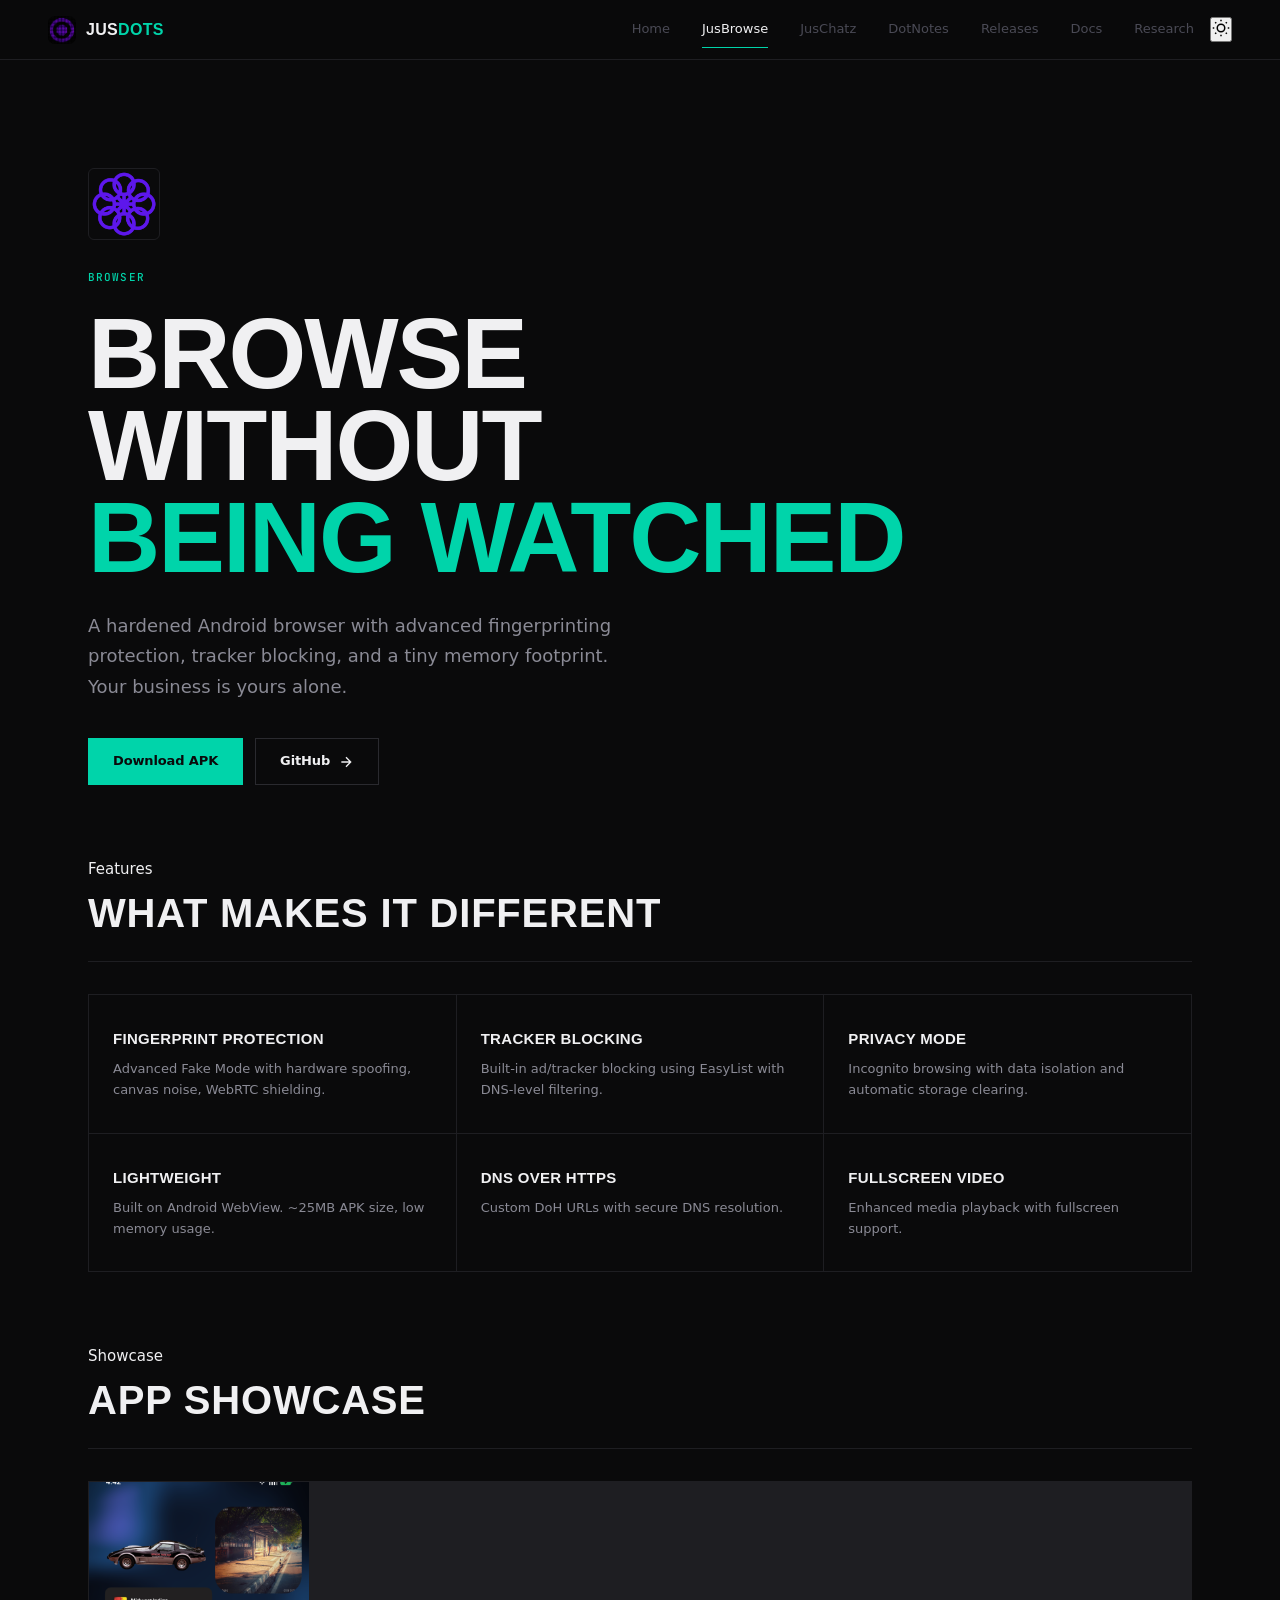
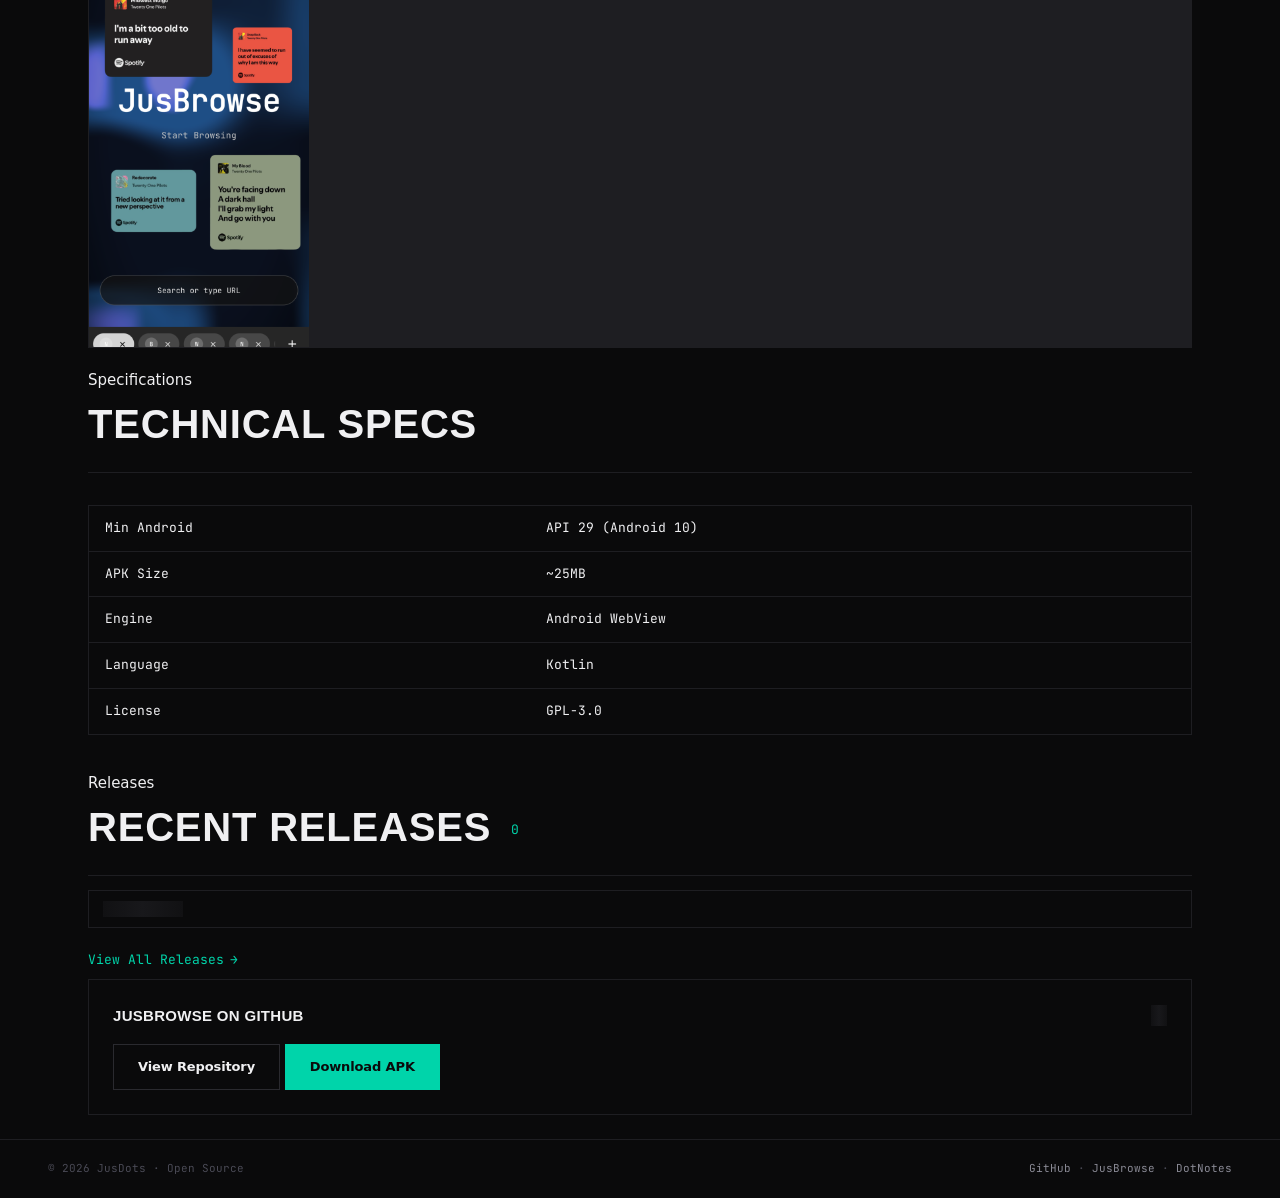
==== browse.html @ 3270ba21 "Redesign to editorial magazine aesthetic - Oswald condensed display type for headings - Dark near-bl" ====
<!DOCTYPE html>
<html lang="en">

<head>
  <meta charset="UTF-8" />
  <meta name="viewport" content="width=device-width,initial-scale=1" />
  <title>JusBrowse | Privacy-First Browser - JusDots</title>
  <meta name="description"
    content="JusBrowse - Privacy-first Android browser with fingerprint protection, tracker blocking, and minimal memory footprint." />
  <meta name="author" content="JusDots" />
  <meta name="theme-color" content="#ffffff" />

  <meta property="og:type" content="website" />
  <meta property="og:url" content="https://shubh72010.github.io/JusDots-Dev/browse.html" />
  <meta property="og:title" content="JusBrowse | Privacy-First Browser" />
  <meta property="og:description" content="Privacy-first Android browser with advanced fingerprinting protection and tracker blocking." />

  <link rel="preconnect" href="https://fonts.googleapis.com">
  <link rel="preconnect" href="https://fonts.gstatic.com" crossorigin>
  <link rel="stylesheet"
    href="https://fonts.googleapis.com/css2?family=JetBrains+Mono:wght@400;500&family=Inter:wght@400;500;600;700&display=swap">
  <link rel="icon" href="JusDots.png" type="image/png">
  <link rel="apple-touch-icon" href="JusDots.png">
  <link rel="stylesheet" href="css/styles.css">
</head>

<body>
  <a href="#main-content" class="skip-link">Skip to main content</a>

  <nav role="navigation" aria-label="Main navigation">
    <button class="nav-toggle" aria-label="Toggle navigation menu" aria-expanded="false">
      <span></span><span></span><span></span>
    </button>
    <a href="index.html" class="logo">
      <img src="JusDots.png" alt="JusDots" class="logo-img"
        onerror="this.style.display='none';this.nextElementSibling.style.display='flex'">
      <div class="logo-ic" style="display:none">JD</div>
      <div class="logo-tx">Jus<span>Dots</span></div>
    </a>
    <div class="nav-links" role="menubar">
      <a href="index.html" role="menuitem">Home</a>
      <a href="browse.html" class="active" role="menuitem">JusBrowse</a>
      <a href="chat.html" role="menuitem">JusChatz</a>
      <a href="notes.html" role="menuitem">DotNotes</a>
      <a href="releases.html" role="menuitem">Releases</a>
      <a href="docs.html" role="menuitem">Docs</a>
      <a href="research.html" role="menuitem">Research</a>
    </div>
      <button class="theme-toggle" id="theme-toggle" aria-label="Toggle dark mode">
        <svg class="sun-icon" width="18" height="18" fill="none" stroke="currentColor" stroke-width="2" viewBox="0 0 24 24">
          <circle cx="12" cy="12" r="5"/><path d="M12 1v2M12 21v2M4.22 4.22l1.42 1.42M18.36 18.36l1.42 1.42M1 12h2M21 12h2M4.22 19.78l1.42-1.42M18.36 5.64l1.42-1.42"/>
        </svg>
        <svg class="moon-icon" width="18" height="18" fill="none" stroke="currentColor" stroke-width="2" viewBox="0 0 24 24" style="display:none">
          <path d="M21 12.79A9 9 0 1 1 11.21 3 7 7 0 0 0 21 12.79z"/>
        </svg>
      </button>
  </nav>

  <div class="layout">
    <main id="main-content" role="main">
      <div class="hero">
        <img src="JusBrowse.png" alt="JusBrowse" class="hero-logo" onerror="this.style.display='none'">
        <div class="htag">Browser</div>
        <h1>Browse without<br/><span>being watched</span></h1>
        <p>A hardened Android browser with advanced fingerprinting protection, tracker blocking, and a tiny memory footprint. Your business is yours alone.</p>
        <div class="hbtns">
          <a class="btn bp" href="https://github.com/shubh72010/JusBrowse/releases" target="_blank">Download APK</a>
          <a class="btn bs" href="https://github.com/shubh72010/JusBrowse" target="_blank">
            GitHub
            <svg class="arrow" width="16" height="16" fill="none" stroke="currentColor" stroke-width="2" viewBox="0 0 24 24"><path d="M5 12h14M12 5l7 7-7 7"/></svg>
          </a>
        </div>
      </div>

      <div class="stitle-mono">Features</div>
      <div class="stitle">What makes it different</div>
      <div class="features">
        <div class="feat">
          <h3>Fingerprint Protection</h3>
          <p>Advanced Fake Mode with hardware spoofing, canvas noise, WebRTC shielding.</p>
        </div>
        <div class="feat">
          <h3>Tracker Blocking</h3>
          <p>Built-in ad/tracker blocking using EasyList with DNS-level filtering.</p>
        </div>
        <div class="feat">
          <h3>Privacy Mode</h3>
          <p>Incognito browsing with data isolation and automatic storage clearing.</p>
        </div>
        <div class="feat">
          <h3>Lightweight</h3>
          <p>Built on Android WebView. ~25MB APK size, low memory usage.</p>
        </div>
        <div class="feat">
          <h3>DNS over HTTPS</h3>
          <p>Custom DoH URLs with secure DNS resolution.</p>
        </div>
        <div class="feat">
          <h3>Fullscreen Video</h3>
          <p>Enhanced media playback with fullscreen support.</p>
        </div>
      </div>

      <div class="stitle-mono">Showcase</div>
      <div class="stitle">App Showcase</div>
      <div class="screenshot-gallery">
        <div class="screenshot-item">
          <img src="assets/JusBrowse.png" alt="JusBrowse Screenshot">
        </div>
      </div>

      <div class="stitle-mono">Specifications</div>
      <div class="stitle">Technical Specs</div>
      <table class="ct">
        <tbody>
          <tr>
            <td style="width:40%">Min Android</td>
            <td>API 29 (Android 10)</td>
          </tr>
          <tr>
            <td>APK Size</td>
            <td>~25MB</td>
          </tr>
          <tr>
            <td>Engine</td>
            <td>Android WebView</td>
          </tr>
          <tr>
            <td>Language</td>
            <td>Kotlin</td>
          </tr>
          <tr>
            <td>License</td>
            <td>GPL-3.0</td>
          </tr>
        </tbody>
      </table>

      <div class="app-releases">
        <div class="stitle-mono">Releases</div>
        <div class="stitle">Recent Releases <span class="release-count" id="count-browse">--</span></div>
        <div class="release-mini-list" id="releases-browse">
          <div class="release-mini">
            <div class="meta"><span class="version skeleton" style="width:80px;display:inline-block;height:16px">Loading...</span></div>
          </div>
        </div>
        <a class="view-all" href="releases.html">View All Releases</a>
      </div>

      <div class="github-widget">
        <div class="github-widget-header">
          <h3>JusBrowse on GitHub</h3>
          <span class="github-stars skeleton" id="stars-widget-browse">--</span>
        </div>
        <a class="btn bs" href="https://github.com/shubh72010/JusBrowse" target="_blank">View Repository</a>
        <a class="btn bp" id="download-widget-browse" href="https://github.com/shubh72010/JusBrowse/releases" target="_blank">Download APK</a>
      </div>
    </main>
  </div>

  <footer role="contentinfo">
    <span>&copy; 2026 JusDots &middot; Open Source</span>
    <span><a href="https://github.com/shubh72010" target="_blank">GitHub</a> &middot;
      <a href="https://github.com/shubh72010/JusBrowse/releases" target="_blank">JusBrowse</a> &middot;
      <a href="https://github.com/shubh72010/DotNotes" target="_blank">DotNotes</a></span>
  </footer>

  <script src="js/main.js"></script>
</body>

</html>
---- css/styles.css ----
/* ============================================
   JusDots — Editorial Design System
   Inspired by charlesleclerc.com
   Dark magazine aesthetic
   ============================================ */

:root {
  --bg: #0a0a0b;
  --bg-raised: #111113;
  --bg-surface: #18181b;
  --border: #1e1e22;
  --border-strong: #2a2a2f;
  --ac: #00d4aa;
  --ac-dim: rgba(0, 212, 170, 0.08);
  --ac-mid: rgba(0, 212, 170, 0.18);
  --ink: #f0f0f2;
  --ink-2: #8a8a95;
  --ink-3: #4a4a55;
  --ink-4: #2a2a30;
  --browse: #00d4aa;
  --chat: #34d399;
  --notes: #fbbf24;
  --nh: 60px;
  --maxw: 1200px;
  --gutter: 24px;
  --font-display: 'Oswald', 'Arial Narrow', sans-serif;
  --font-body: -apple-system, BlinkMacSystemFont, 'Segoe UI', system-ui, sans-serif;
  --font-mono: 'JetBrains Mono', 'SF Mono', 'Fira Code', monospace;
  --text-xs: 11px;
  --text-sm: 13px;
  --text-base: 15px;
  --text-lg: 18px;
  --text-xl: 24px;
  --text-2xl: 32px;
  --text-3xl: 40px;
  --text-4xl: 56px;
  --text-display: 72px;
  --text-display-xl: 100px;
}

*, *::before, *::after { box-sizing: border-box; margin: 0; padding: 0; }
html { scroll-behavior: smooth; }
body {
  background: var(--bg);
  color: var(--ink);
  font-family: var(--font-body);
  font-size: var(--text-base);
  min-height: 100dvh;
  line-height: 1.6;
  -webkit-font-smoothing: antialiased;
  overflow-x: hidden;
}
a { color: inherit; text-decoration: none; }
img { display: block; max-width: 100%; }

.skip-link {
  position: absolute;
  top: -100px;
  left: 0;
  background: var(--ac);
  color: var(--bg);
  padding: 8px 16px;
  font-weight: 600;
  font-family: var(--font-mono);
  font-size: var(--text-sm);
  z-index: 10000;
  transition: top 0.15s;
}
.skip-link:focus { top: 0; }

/* NAV */
nav {
  position: fixed;
  top: 0; left: 0; right: 0;
  height: var(--nh);
  background: rgba(10, 10, 11, 0.92);
  backdrop-filter: blur(12px);
  -webkit-backdrop-filter: blur(12px);
  border-bottom: 1px solid var(--border);
  display: flex;
  align-items: center;
  padding: 0 clamp(20px, 4vw, 48px);
  z-index: 1000;
}
.nav-toggle {
  display: none;
  flex-direction: column;
  gap: 5px;
  cursor: pointer;
  padding: 8px;
  background: transparent;
  border: none;
}
.nav-toggle span {
  display: block;
  width: 22px; height: 1.5px;
  background: var(--ink-2);
  transition: all 0.25s cubic-bezier(0.16, 1, 0.3, 1);
}
.nav-toggle.active span:nth-child(1) { transform: rotate(45deg) translate(4px, 5px); }
.nav-toggle.active span:nth-child(2) { opacity: 0; }
.nav-toggle.active span:nth-child(3) { transform: rotate(-45deg) translate(5px, -4px); }

.logo { display: flex; align-items: center; gap: 10px; flex-shrink: 0; }
.logo-img { width: 28px; height: 28px; border-radius: 4px; object-fit: contain; }
.logo-ic {
  width: 28px; height: 28px; border-radius: 4px;
  background: var(--ac);
  display: flex; align-items: center; justify-content: center;
  font-weight: 800; font-size: 11px; font-family: var(--font-mono); color: var(--bg);
}
.logo-tx {
  font-size: 16px; font-weight: 700;
  font-family: var(--font-display);
  letter-spacing: 0.02em; text-transform: uppercase;
}
.logo-tx span { color: var(--ac); }

.nav-search { position: relative; margin: 0 16px; flex: 1; max-width: 220px; }
.nav-search input {
  width: 100%; padding: 7px 14px;
  background: var(--bg-raised); border: 1px solid var(--border);
  color: var(--ink); font-size: var(--text-sm); font-family: var(--font-mono);
  transition: border-color 0.2s;
}
.nav-search input:focus { outline: none; border-color: var(--ac); }
.nav-search input::placeholder { color: var(--ink-3); }
.nav-search-results {
  position: absolute; top: calc(100% + 6px); left: 0; right: 0;
  background: var(--bg-surface); border: 1px solid var(--border);
  max-height: 260px; overflow-y: auto; display: none; z-index: 1000;
}
.nav-search-results.active { display: block; }
.nav-search-result {
  padding: 10px 14px; cursor: pointer;
  border-bottom: 1px solid var(--border); transition: background 0.1s; font-size: var(--text-sm);
}
.nav-search-result:last-child { border: none; }
.nav-search-result:hover { background: var(--ac-dim); }
.nav-search-result-title { font-weight: 600; color: var(--ink); }
.nav-search-result-desc { color: var(--ink-3); font-size: var(--text-xs); margin-top: 2px; }

.nav-links { display: flex; gap: 0; flex: 1; align-items: center; justify-content: flex-end; }
.nav-links > a {
  color: var(--ink-3); font-size: var(--text-sm); font-weight: 500;
  padding: 6px 16px; transition: color 0.2s; cursor: pointer;
  white-space: nowrap; position: relative; font-family: var(--font-body);
}
.nav-links > a::after {
  content: ''; position: absolute; bottom: -2px; left: 16px; right: 16px;
  height: 1px; background: var(--ac); transform: scaleX(0);
  transition: transform 0.2s cubic-bezier(0.16, 1, 0.3, 1);
}
.nav-links > a:hover { color: var(--ink); }
.nav-links > a.active { color: var(--ink); }
.nav-links > a.active::after { transform: scaleX(1); }

.nav-dropdown { position: relative; }
.nav-dropdown-toggle {
  color: var(--ink-3); font-size: var(--text-sm); font-weight: 500;
  padding: 6px 16px; transition: color 0.2s; cursor: pointer;
  display: flex; align-items: center; gap: 6px; position: relative;
}
.nav-dropdown-toggle::after {
  content: ''; position: absolute; bottom: -2px; left: 16px; right: 16px;
  height: 1px; background: var(--ac); transform: scaleX(0); transition: transform 0.2s;
}
.nav-dropdown:hover .nav-dropdown-toggle { color: var(--ink); }
.nav-dropdown:hover .nav-dropdown-toggle::after { transform: scaleX(1); }
.nav-dropdown-menu {
  position: absolute; top: calc(100% + 6px); left: 0;
  background: var(--bg-surface); border: 1px solid var(--border);
  padding: 4px; min-width: 160px; display: none; z-index: 1000;
}
.nav-dropdown:hover .nav-dropdown-menu { display: block; }
.nav-dropdown-menu a {
  display: flex; align-items: center; gap: 8px; padding: 8px 14px;
  color: var(--ink-2); font-size: var(--text-sm); transition: all 0.1s; cursor: pointer;
}
.nav-dropdown-menu a:hover { background: var(--ac-dim); color: var(--ink); }

/* LAYOUT */
.layout { padding-top: var(--nh); min-height: 100vh; }
main { flex: 1; max-width: var(--maxw); margin: 0 auto; padding: 0 clamp(20px, 4vw, 48px); }
.page { display: none; }
.page.active { display: block; }

/* SEARCH */
.search-box { margin-bottom: 40px; position: relative; }
.search-box input {
  width: 100%; padding: 12px 16px 12px 40px;
  background: var(--bg-raised); border: 1px solid var(--border); border-radius: 0;
  color: var(--ink); font-size: var(--text-base); font-family: var(--font-mono);
  transition: border-color 0.2s;
}
.search-box input:focus { outline: none; border-color: var(--ac); }
.search-box input::placeholder { color: var(--ink-3); }
.search-box::before {
  content: ''; position: absolute; left: 14px; top: 50%; transform: translateY(-50%);
  width: 14px; height: 14px;
  background: url("data:image/svg+xml,%3Csvg xmlns='http://www.w3.org/2000/svg' fill='none' viewBox='0 0 24 24' stroke='%23555'%3E%3Cpath stroke-linecap='round' stroke-linejoin='round' stroke-width='1.5' d='M21 21l-6-6m2-5a7 7 0%2011-14 0 7 7 0%200114 0z'/%3E%3C/svg%3E") center/contain no-repeat;
}
.search-box::after {
  content: '/'; position: absolute; right: 14px; top: 50%; transform: translateY(-50%);
  font-size: 11px; color: var(--ink-3); font-family: var(--font-mono);
  border: 1px solid var(--border); padding: 2px 6px;
}
.search-results {
  position: absolute; top: calc(100% + 4px); left: 0; right: 0;
  background: var(--bg-surface); border: 1px solid var(--border);
  max-height: 300px; overflow-y: auto; display: none; z-index: 100;
}
.search-results.active { display: block; }
.search-result { padding: 10px 14px; cursor: pointer; transition: background 0.1s; border-bottom: 1px solid var(--border); }
.search-result:last-child { border: none; }
.search-result:hover { background: var(--ac-dim); }
.search-result-title { font-weight: 600; color: var(--ink); font-size: var(--text-sm); display: flex; align-items: center; justify-content: space-between; }
.search-result-desc { color: var(--ink-3); font-size: var(--text-xs); margin-top: 2px; }
.search-result .badge { font-size: 10px; padding: 2px 6px; background: var(--ac-dim); color: var(--ac); font-family: var(--font-mono); }
mark { background: var(--ac-mid); color: var(--ink); padding: 0 2px; }
.search-result-empty { padding: 20px; text-align: center; color: var(--ink-3); font-size: var(--text-sm); }

/* HERO */
.hero { padding: clamp(60px, 12vh, 120px) 0 clamp(40px, 8vh, 80px); position: relative; }
.htag {
  display: inline-flex; align-items: center; gap: 8px;
  font-family: var(--font-mono); font-size: var(--text-xs); font-weight: 500;
  color: var(--ac); margin-bottom: 20px; letter-spacing: 0.1em; text-transform: uppercase;
}
.hero h1 {
  font-family: var(--font-display);
  font-size: clamp(48px, 10vw, var(--text-display-xl));
  font-weight: 700; line-height: 0.92; letter-spacing: -0.02em;
  text-transform: uppercase; margin-bottom: 28px; max-width: 900px; text-wrap: balance;
}
.hero h1 span { color: var(--ac); }
.hero-logo { width: 72px; height: 72px; border-radius: 6px; object-fit: contain; margin-bottom: 24px; border: 1px solid var(--border); }
.hero p { color: var(--ink-2); font-size: clamp(16px, 2vw, var(--text-lg)); max-width: 560px; line-height: 1.7; margin-bottom: 36px; }
.hbtns { display: flex; gap: 12px; flex-wrap: wrap; }

/* BUTTONS */
.btn {
  padding: 12px 24px; border-radius: 0; font-size: var(--text-sm); font-weight: 600;
  font-family: var(--font-body); cursor: pointer; border: 1px solid transparent;
  transition: all 0.2s cubic-bezier(0.16, 1, 0.3, 1);
  display: inline-flex; align-items: center; gap: 8px; letter-spacing: -0.01em;
}
.btn:active { transform: translate(1px, 1px); }
.btn:focus-visible { outline: 2px solid var(--ac); outline-offset: 2px; }
.bp { background: var(--ac); color: var(--bg); border-color: var(--ac); }
.bp:hover { background: #00e6b8; border-color: #00e6b8; }
.bs { background: transparent; color: var(--ink); border-color: var(--border-strong); }
.bs:hover { border-color: var(--ink-3); }
.br { background: var(--ac-dim); color: var(--ac); border-color: var(--ac-mid); }
.br:hover { background: var(--ac-mid); }

/* SECTION TITLE */
.stitle {
  font-family: var(--font-display);
  font-size: clamp(28px, 4vw, var(--text-3xl));
  font-weight: 600; text-transform: uppercase; letter-spacing: 0.02em;
  margin-bottom: 32px; padding-bottom: 16px; border-bottom: 1px solid var(--border);
}
.stitle span { color: var(--ac); }

/* APP CARDS */
.app-grid { display: grid; grid-template-columns: repeat(3, 1fr); gap: 1px; margin-bottom: 72px; background: var(--border); border: 1px solid var(--border); }
.app-card { background: var(--bg); padding: 36px 28px; position: relative; transition: background 0.2s; }
.app-card:hover { background: var(--bg-raised); }
.app-icon { width: 48px; height: 48px; display: flex; align-items: center; justify-content: center; margin-bottom: 20px; border: 1px solid var(--border); }
.app-icon.browse { background: rgba(0, 212, 170, 0.06); }
.app-icon.chat { background: rgba(52, 211, 153, 0.06); }
.app-icon.notes { background: rgba(251, 191, 36, 0.06); }
.app-icon-img { width: 48px; height: 48px; border-radius: 6px; object-fit: contain; margin-bottom: 20px; border: 1px solid var(--border); }
.app-card h3 { font-family: var(--font-display); font-size: var(--text-xl); font-weight: 600; text-transform: uppercase; letter-spacing: 0.02em; margin-bottom: 8px; }
.app-card .tag { display: inline-block; padding: 3px 10px; font-size: 10px; font-weight: 600; font-family: var(--font-mono); margin-bottom: 16px; letter-spacing: 0.05em; text-transform: uppercase; }
.app-card .tag.privacy { color: var(--browse); border: 1px solid rgba(0, 212, 170, 0.3); }
.app-card .tag.chat { color: var(--chat); border: 1px solid rgba(52, 211, 153, 0.3); }
.app-card .tag.notes { color: var(--notes); border: 1px solid rgba(251, 191, 36, 0.3); }
.app-card p { color: var(--ink-2); font-size: var(--text-sm); line-height: 1.7; margin-bottom: 20px; }
.app-card .stats { display: flex; gap: 0; margin-bottom: 20px; border-top: 1px solid var(--border); border-bottom: 1px solid var(--border); }
.app-card .stat { text-align: center; flex: 1; padding: 14px 0; border-right: 1px solid var(--border); }
.app-card .stat:last-child { border-right: none; }
.app-card .stat-n { display: block; font-size: var(--text-lg); font-weight: 700; font-family: var(--font-mono); font-variant-numeric: tabular-nums; color: var(--ink); }
.app-card .stat-l { font-size: 10px; color: var(--ink-3); text-transform: uppercase; letter-spacing: 0.1em; font-family: var(--font-mono); margin-top: 2px; }
.app-card .actions { display: flex; gap: 8px; }
.app-card .actions .btn { padding: 8px 16px; font-size: var(--text-xs); }

/* BENTO */
.bento { display: grid; grid-template-columns: repeat(3, 1fr); gap: 1px; margin-bottom: 72px; background: var(--border); border: 1px solid var(--border); }
.bento-cell { background: var(--bg); padding: 36px 28px; position: relative; transition: background 0.2s; }
.bento-cell:hover { background: var(--bg-raised); }
.bento-cell.featured { grid-column: span 2; }
.bento-icon { width: 40px; height: 40px; display: flex; align-items: center; justify-content: center; margin-bottom: 18px; }
.bento-icon svg { width: 22px; height: 22px; stroke: currentColor; fill: none; stroke-width: 1.5; stroke-linecap: round; stroke-linejoin: round; }
.bento-icon.teal { color: var(--ac); }
.bento-icon.green { color: #34d399; }
.bento-icon.amber { color: #fbbf24; }
.bento-icon.rose { color: #f87171; }
.bento-icon.blue { color: #60a5fa; }
.bento-cell h3 { font-family: var(--font-display); font-size: var(--text-lg); font-weight: 600; text-transform: uppercase; letter-spacing: 0.02em; margin-bottom: 10px; }
.bento-cell p { color: var(--ink-2); font-size: var(--text-sm); line-height: 1.7; }

/* FEATURES */
.features { display: grid; grid-template-columns: repeat(3, 1fr); gap: 1px; margin-bottom: 72px; background: var(--border); border: 1px solid var(--border); }
.feat { background: var(--bg); padding: 32px 24px; transition: background 0.2s; }
.feat:hover { background: var(--bg-raised); }
.feat-i { display: block; font-size: 24px; margin-bottom: 16px; color: var(--ac); }
.feat h3 { font-family: var(--font-display); font-size: var(--text-base); font-weight: 600; text-transform: uppercase; letter-spacing: 0.02em; margin-bottom: 8px; }
.feat p { color: var(--ink-2); font-size: var(--text-sm); line-height: 1.6; }

/* CTA */
.cta-section { margin-top: 16px; }
.cta-card { border: 1px solid var(--border); padding: 48px 40px; display: flex; justify-content: space-between; align-items: center; gap: 32px; background: var(--bg-raised); }
.cta-content { flex: 1; max-width: 480px; }
.cta-content h3 { font-family: var(--font-display); font-size: var(--text-2xl); font-weight: 600; text-transform: uppercase; letter-spacing: 0.02em; margin-bottom: 10px; }
.cta-content p { color: var(--ink-2); font-size: var(--text-base); line-height: 1.7; }
.cta-actions { display: flex; gap: 12px; flex-shrink: 0; }

/* DOCS */
.docs-grid { display: grid; grid-template-columns: repeat(2, 1fr); gap: 1px; margin-bottom: 32px; background: var(--border); border: 1px solid var(--border); }
.docs-card { background: var(--bg); padding: 24px; }
.docs-card h3 { font-family: var(--font-display); font-size: var(--text-base); font-weight: 600; text-transform: uppercase; letter-spacing: 0.02em; margin-bottom: 8px; display: flex; align-items: center; gap: 8px; }
.docs-card h3 span { font-size: 18px; }
.docs-card p { color: var(--ink-2); font-size: var(--text-sm); line-height: 1.7; }
.docs-card code { background: var(--ac-dim); color: var(--ac); padding: 1px 5px; font-family: var(--font-mono); font-size: 12px; }

/* TABLE */
table { width: 100%; border-collapse: collapse; }
.ct { width: 100%; border: 1px solid var(--border); margin-bottom: 24px; font-size: var(--text-sm); }
.ct th, .ct td { padding: 12px 16px; text-align: left; border-bottom: 1px solid var(--border); }
.ct th { font-size: 10px; font-weight: 600; color: var(--ink-3); text-transform: uppercase; letter-spacing: 0.1em; font-family: var(--font-mono); background: var(--bg-raised); }
.ct td { font-family: var(--font-mono); font-size: var(--text-sm); }
.ct tr:last-child td { border-bottom: none; }
.dot { display: inline-block; width: 6px; height: 6px; border-radius: 50%; margin-right: 8px; }
.dg { background: #34d399; }
.dy { background: #fbbf24; }
.dr { background: #f87171; }
.da { background: var(--ac); }

/* RELEASES */
.rlist { display: flex; flex-direction: column; gap: 1px; background: var(--border); border: 1px solid var(--border); }
.rc { background: var(--bg); overflow: hidden; }
.rh { display: flex; align-items: center; padding: 14px 18px; cursor: pointer; justify-content: space-between; gap: 14px; transition: background 0.15s; }
.rh:hover { background: var(--bg-raised); }
.rhl { display: flex; align-items: center; gap: 14px; flex: 1; min-width: 0; }
.rv { background: var(--ac); color: var(--bg); padding: 3px 10px; font-size: 11px; font-weight: 600; font-family: var(--font-mono); white-space: nowrap; }
.ri { flex: 1; min-width: 0; }
.rn { font-size: var(--text-sm); font-weight: 600; white-space: nowrap; overflow: hidden; text-overflow: ellipsis; }
.rd { font-size: 11px; color: var(--ink-3); margin-top: 2px; font-family: var(--font-mono); }
.rmeta { display: flex; gap: 8px; align-items: center; flex-shrink: 0; }
.tag { display: inline-flex; align-items: center; padding: 2px 8px; font-size: 10px; font-weight: 600; font-family: var(--font-mono); }
.tst { color: #34d399; border: 1px solid rgba(52, 211, 153, 0.3); }
.tla { color: var(--ac); border: 1px solid var(--ac-mid); }
.tal { color: #f87171; border: 1px solid rgba(248, 113, 113, 0.3); }
.tbt { color: #fbbf24; border: 1px solid rgba(251, 191, 36, 0.3); }
.chev { color: var(--ink-3); font-size: 14px; transition: transform 0.2s; }
.rc.open .chev { transform: rotate(180deg); }
.rb { padding: 0 18px 14px; border-top: 1px solid var(--border); display: none; }
.rc.open .rb { display: block; }
.rb ul { margin: 12px 0; padding-left: 20px; }
.rb ul li { font-size: var(--text-sm); color: var(--ink-2); line-height: 1.8; }
.rb ul li strong { color: var(--ink); }

.filter-tabs { display: flex; gap: 0; margin-bottom: 20px; border: 1px solid var(--border); }
.filter-tab { padding: 8px 16px; background: var(--bg); color: var(--ink-3); font-size: var(--text-sm); font-weight: 500; cursor: pointer; transition: all 0.15s; border-right: 1px solid var(--border); font-family: var(--font-mono); position: relative; }
.filter-tab:last-child { border-right: none; }
.filter-tab:hover { color: var(--ink-2); background: var(--bg-raised); }
.filter-tab.active { color: var(--ink); background: var(--bg-raised); }
.filter-tab.active::after { content: ''; position: absolute; bottom: 0; left: 0; right: 0; height: 2px; background: var(--ac); }
.filter-tab .count { color: var(--ink-3); margin-left: 4px; font-size: 11px; }
.filter-tab.active .count { color: var(--ac); }

.release-search-wrap { position: relative; margin-bottom: 16px; }
.release-search { width: 100%; padding: 10px 16px 10px 36px; background: transparent; border: 1px solid var(--border); border-radius: 0; color: var(--ink); font-size: var(--text-sm); font-family: var(--font-mono); transition: border-color 0.2s; }
.release-search:focus { outline: none; border-color: var(--ac); }
.release-search::placeholder { color: var(--ink-3); }
.release-search-wrap::before {
  content: ''; position: absolute; left: 12px; top: 50%; transform: translateY(-50%);
  width: 14px; height: 14px;
  background: url("data:image/svg+xml,%3Csvg xmlns='http://www.w3.org/2000/svg' fill='none' viewBox='0 0 24 24' stroke='%23555'%3E%3Cpath stroke-linecap='round' stroke-linejoin='round' stroke-width='1.5' d='M21 21l-6-6m2-5a7 7 0%2011-14 0 7 7 0%200114 0z'/%3E%3C/svg%3E") center/contain no-repeat;
}

.sort-wrap { display: flex; justify-content: flex-end; margin-bottom: 16px; }
.sort-select { background: var(--bg); border: 1px solid var(--border); border-radius: 0; padding: 6px 12px; color: var(--ink); font-size: var(--text-xs); font-family: var(--font-mono); cursor: pointer; }
.sort-select:focus { outline: none; border-color: var(--ac); }

.release-actions { display: flex; gap: 8px; margin-top: 14px; padding-top: 14px; border-top: 1px solid var(--border); flex-wrap: wrap; }
.release-action { display: inline-flex; align-items: center; gap: 6px; padding: 6px 12px; background: transparent; border: 1px solid var(--border); color: var(--ink); font-size: var(--text-xs); font-family: var(--font-mono); transition: all 0.15s; text-decoration: none; }
.release-action:hover { border-color: var(--ink-3); }
.release-action.download { background: var(--ac); color: var(--bg); border-color: var(--ac); }
.release-action.download:hover { background: #00e6b8; border-color: #00e6b8; }

.release-body { font-size: var(--text-sm); line-height: 1.7; color: var(--ink-2); padding: 10px 0; }
.release-body h3 { font-size: var(--text-sm); color: var(--ink); margin: 14px 0 6px; }
.release-body ul { padding-left: 20px; margin: 6px 0; }
.release-body li { margin: 3px 0; }
.release-body code { background: var(--ac-dim); color: var(--ac); padding: 1px 5px; font-family: var(--font-mono); font-size: 12px; }
.release-body a { color: var(--ac); text-decoration: underline; }
.release-body p { margin: 6px 0; }

.refresh-btn { background: var(--bg); border: 1px solid var(--border); color: var(--ink-2); padding: 4px 10px; font-size: var(--text-xs); font-family: var(--font-mono); cursor: pointer; transition: all 0.15s; margin-left: 12px; vertical-align: middle; }
.refresh-btn:hover { border-color: var(--ink-3); color: var(--ink); }
.refresh-btn.loading { pointer-events: none; opacity: 0.5; }
.refresh-btn svg { width: 12px; height: 12px; vertical-align: middle; margin-right: 4px; }
.refresh-btn.loading svg { animation: spin 1s linear infinite; }
@keyframes spin { from { transform: rotate(0deg); } to { transform: rotate(360deg); } }

.release-count { font-size: var(--text-sm); font-family: var(--font-mono); color: var(--ink-3); margin-left: 8px; vertical-align: middle; font-weight: 400; }

.app-releases { margin-top: 36px; }
.app-releases .stitle { margin-bottom: 14px; }
.release-mini-list { display: flex; flex-direction: column; gap: 1px; background: var(--border); border: 1px solid var(--border); margin-bottom: 14px; }
.release-mini { display: flex; justify-content: space-between; align-items: center; padding: 10px 14px; background: var(--bg); transition: background 0.15s; }
.release-mini:hover { background: var(--bg-raised); }
.release-mini .version { font-weight: 600; font-size: var(--text-sm); font-family: var(--font-mono); }
.release-mini .date { color: var(--ink-3); font-size: var(--text-xs); font-family: var(--font-mono); }
.release-mini .meta { display: flex; align-items: center; gap: 10px; }
.release-mini .tag { padding: 2px 6px; font-size: 10px; font-weight: 600; color: var(--ac); border: 1px solid var(--ac-mid); }
.view-all { display: inline-flex; align-items: center; gap: 6px; color: var(--ac); font-size: var(--text-sm); font-family: var(--font-mono); padding: 8px 0; transition: gap 0.2s; }
.view-all:hover { gap: 10px; }
.view-all::after { content: '\2192'; transition: gap 0.2s; }

.github-widget { border: 1px solid var(--border); padding: 24px; margin-bottom: 24px; }
.github-widget-header { display: flex; align-items: center; justify-content: space-between; margin-bottom: 16px; }
.github-widget-header h3 { font-family: var(--font-display); font-size: var(--text-base); font-weight: 600; text-transform: uppercase; letter-spacing: 0.02em; }
.github-stars { display: flex; align-items: center; gap: 6px; color: #fbbf24; font-size: var(--text-sm); font-weight: 600; font-family: var(--font-mono); }

.screenshot-gallery { display: flex; gap: 1px; overflow-x: auto; margin: 20px 0; scroll-snap-type: x mandatory; scrollbar-width: none; background: var(--border); border: 1px solid var(--border); }
.screenshot-gallery::-webkit-scrollbar { display: none; }
.screenshot-item { flex: 0 0 220px; scroll-snap-align: start; overflow: hidden; background: var(--bg); cursor: zoom-in; aspect-ratio: 9/19; }
.screenshot-item img { width: 100%; height: 100%; object-fit: cover; }

.mobile-search { display: none; padding: 8px 16px; background: var(--bg); border-bottom: 1px solid var(--border); position: relative; }
.mobile-search input { width: 100%; padding: 8px 12px 8px 32px; background: transparent; border: 1px solid var(--border); border-radius: 0; color: var(--ink); font-size: var(--text-sm); font-family: var(--font-mono); }
.mobile-search input:focus { outline: none; border-color: var(--ac); }
.mobile-search::before {
  content: ''; position: absolute; left: 26px; top: 50%; transform: translateY(-50%);
  width: 14px; height: 14px;
  background: url("data:image/svg+xml,%3Csvg xmlns='http://www.w3.org/2000/svg' fill='none' viewBox='0 0 24 24' stroke='%23555'%3E%3Cpath stroke-linecap='round' stroke-linejoin='round' stroke-width='1.5' d='M21 21l-6-6m2-5a7 7 0%2011-14 0 7 7 0%200114 0z'/%3E%3C/svg%3E") center/contain no-repeat;
}

/* REVEAL */
.reveal { opacity: 0; transform: translateY(20px); transition: opacity 0.6s cubic-bezier(0.16, 1, 0.3, 1), transform 0.6s cubic-bezier(0.16, 1, 0.3, 1); }
.reveal.visible { opacity: 1; transform: translateY(0); }
.reveal-stagger > * { opacity: 0; transform: translateY(16px); transition: opacity 0.5s cubic-bezier(0.16, 1, 0.3, 1), transform 0.5s cubic-bezier(0.16, 1, 0.3, 1); }
.reveal-stagger.visible > * { opacity: 1; transform: translateY(0); }
.reveal-stagger.visible > *:nth-child(1) { transition-delay: 0ms; }
.reveal-stagger.visible > *:nth-child(2) { transition-delay: 80ms; }
.reveal-stagger.visible > *:nth-child(3) { transition-delay: 160ms; }
.reveal-stagger.visible > *:nth-child(4) { transition-delay: 240ms; }
.reveal-stagger.visible > *:nth-child(5) { transition-delay: 320ms; }
.reveal-stagger.visible > *:nth-child(6) { transition-delay: 400ms; }

/* SKELETON */
.skeleton { background: var(--bg-raised); color: transparent; border-radius: 0; position: relative; overflow: hidden; }
.skeleton::after { content: ''; position: absolute; inset: 0; background: linear-gradient(90deg, transparent 0%, var(--bg-surface) 50%, transparent 100%); animation: shimmer 1.5s infinite; }
@keyframes shimmer { 0% { transform: translateX(-100%); } 100% { transform: translateX(100%); } }

.no-results { text-align: center; padding: 40px; color: var(--ink-3); }
.no-results-icon { font-size: 32px; margin-bottom: 12px; }

/* FOOTER */
footer { border-top: 1px solid var(--border); padding: 20px clamp(20px, 4vw, 48px); font-size: var(--text-xs); color: var(--ink-3); display: flex; justify-content: space-between; align-items: center; font-family: var(--font-mono); position: relative; z-index: 1; }
footer a { color: var(--ink-2); transition: color 0.15s; }
footer a:hover { color: var(--ac); }

/* SCROLLBAR */
::-webkit-scrollbar { width: 4px; height: 4px; }
::-webkit-scrollbar-track { background: var(--bg); }
::-webkit-scrollbar-thumb { background: var(--border-strong); }
::-webkit-scrollbar-thumb:hover { background: var(--ink-3); }

/* RESPONSIVE */
@media (max-width: 1024px) {
  .features { grid-template-columns: repeat(2, 1fr); }
  .app-grid { grid-template-columns: 1fr 1fr; }
  .bento { grid-template-columns: repeat(2, 1fr); }
  .bento-cell.featured { grid-column: span 2; }
  main { padding: 0 clamp(20px, 3vw, 36px); }
}
@media (max-width: 768px) {
  nav { padding: 0 16px; gap: 8px; }
  .nav-toggle { display: flex; }
  .nav-links { position: fixed; top: var(--nh); left: 0; right: 0; background: var(--bg); flex-direction: column; padding: 12px 16px; gap: 0; transform: translateY(-100%); opacity: 0; transition: all 0.25s cubic-bezier(0.16, 1, 0.3, 1); pointer-events: none; border-bottom: 1px solid var(--border); }
  .nav-links.active { transform: translateY(0); opacity: 1; pointer-events: all; }
  .logo-tx { display: none; }
  .nav-search { display: none; }
  main { padding: 0 16px; }
  .hero h1 { font-size: clamp(36px, 12vw, 56px); }
  .hero p { font-size: var(--text-base); }
  .features { grid-template-columns: 1fr; }
  .app-grid { grid-template-columns: 1fr; }
  .bento { grid-template-columns: 1fr; }
  .bento-cell.featured { grid-column: span 1; }
  .cta-card { flex-direction: column; text-align: left; padding: 32px 24px; gap: 20px; }
  .cta-actions { flex-wrap: wrap; width: 100%; }
  .cta-actions .btn { flex: 1; min-width: 130px; justify-content: center; }
  .filter-tabs { overflow-x: auto; flex-wrap: nowrap; }
  .filter-tab { white-space: nowrap; }
  footer { padding: 12px 16px; flex-direction: column; gap: 4px; text-align: center; }
}
@media (max-width: 480px) {
  :root { --nh: 52px; }
  main { padding: 0 12px; }
  .hero h1 { font-size: clamp(32px, 14vw, 48px); }
  .hero p { font-size: var(--text-sm); }
  .stitle { font-size: var(--text-xl); }
  .feat { padding: 24px 16px; }
  .app-card { padding: 24px 16px; }
  .app-card .stats { flex-direction: column; }
  .app-card .stat { border-right: none; border-bottom: 1px solid var(--border); }
  .app-card .stat:last-child { border-bottom: none; }
  .app-card .actions { flex-direction: column; }
  .app-card .actions .btn { width: 100%; justify-content: center; }
  .rc .rh { padding: 10px 12px; }
  .rc .rv { padding: 2px 6px; font-size: 10px; }
  .rc .rn { font-size: var(--text-xs); }
  .rc .rb { padding: 0 12px 10px; }
  .hbtns { flex-direction: column; gap: 8px; }
  .hbtns .btn { width: 100%; justify-content: center; }
}
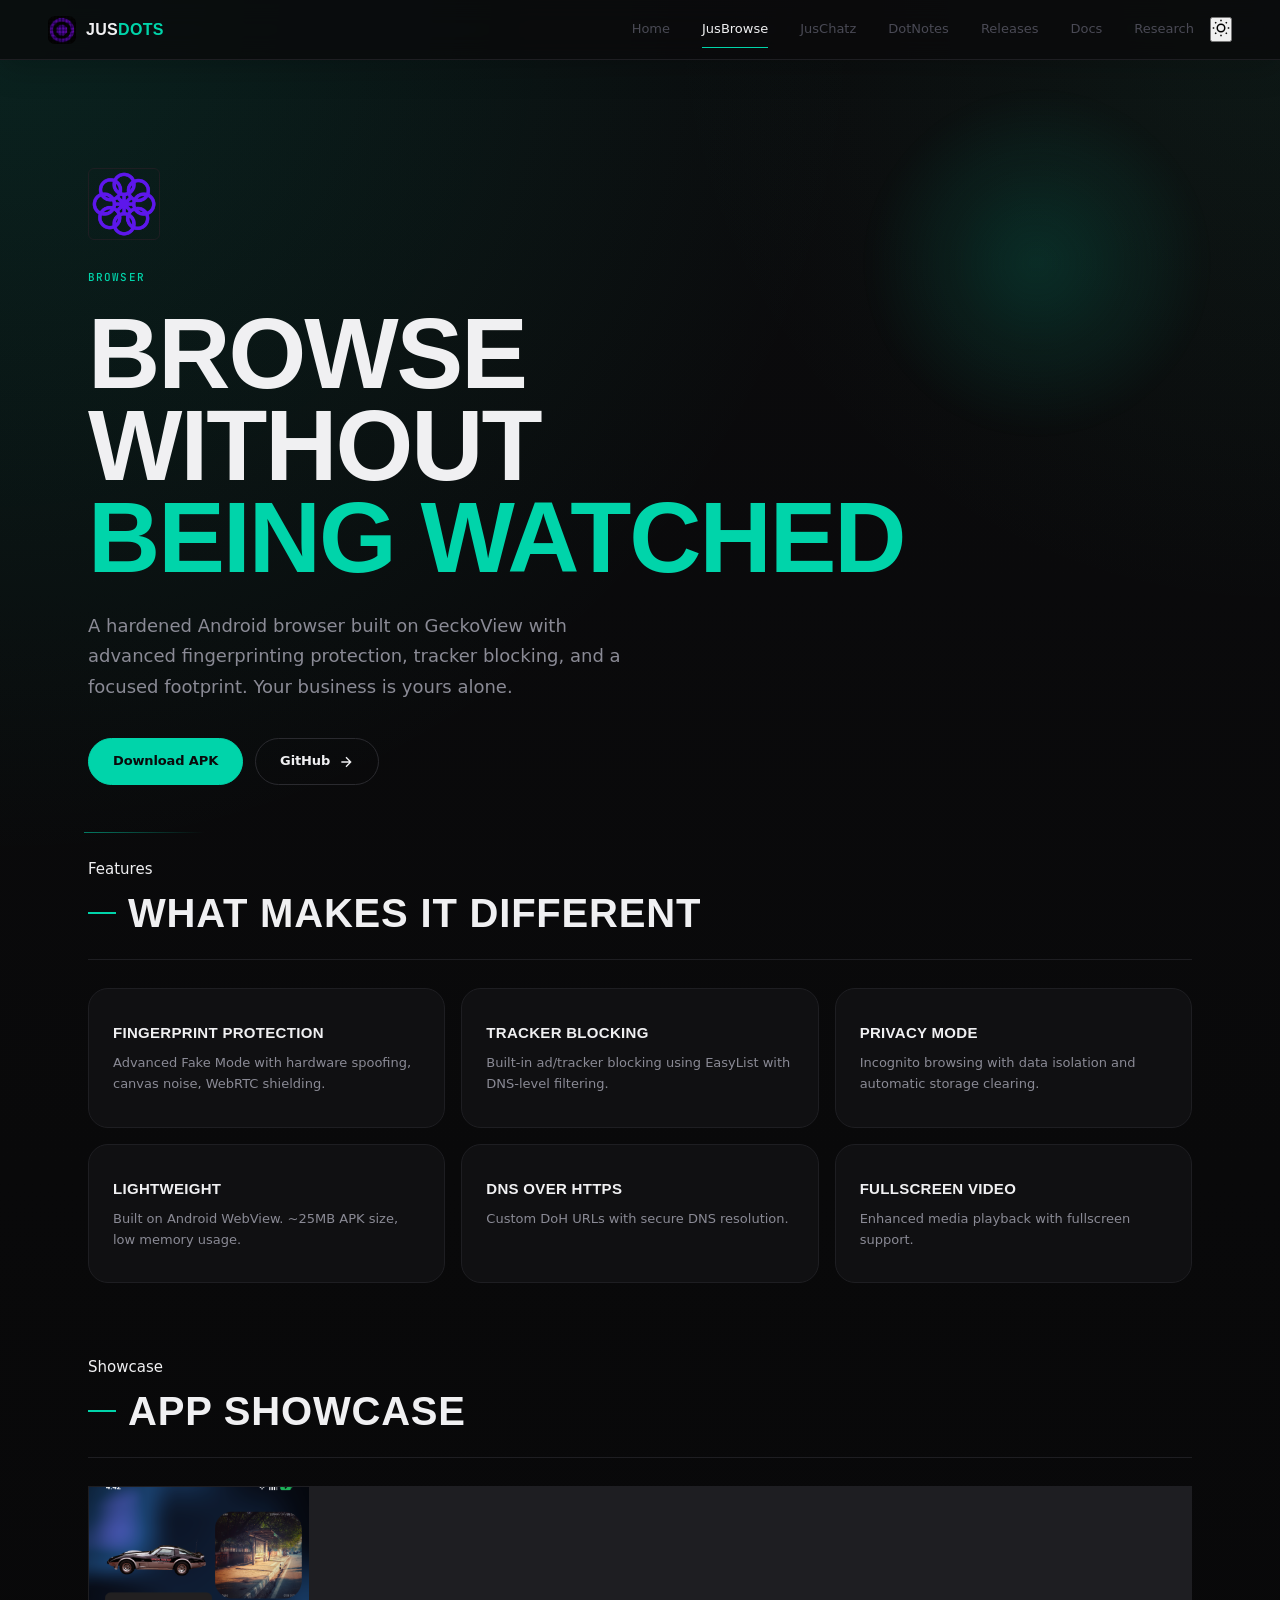
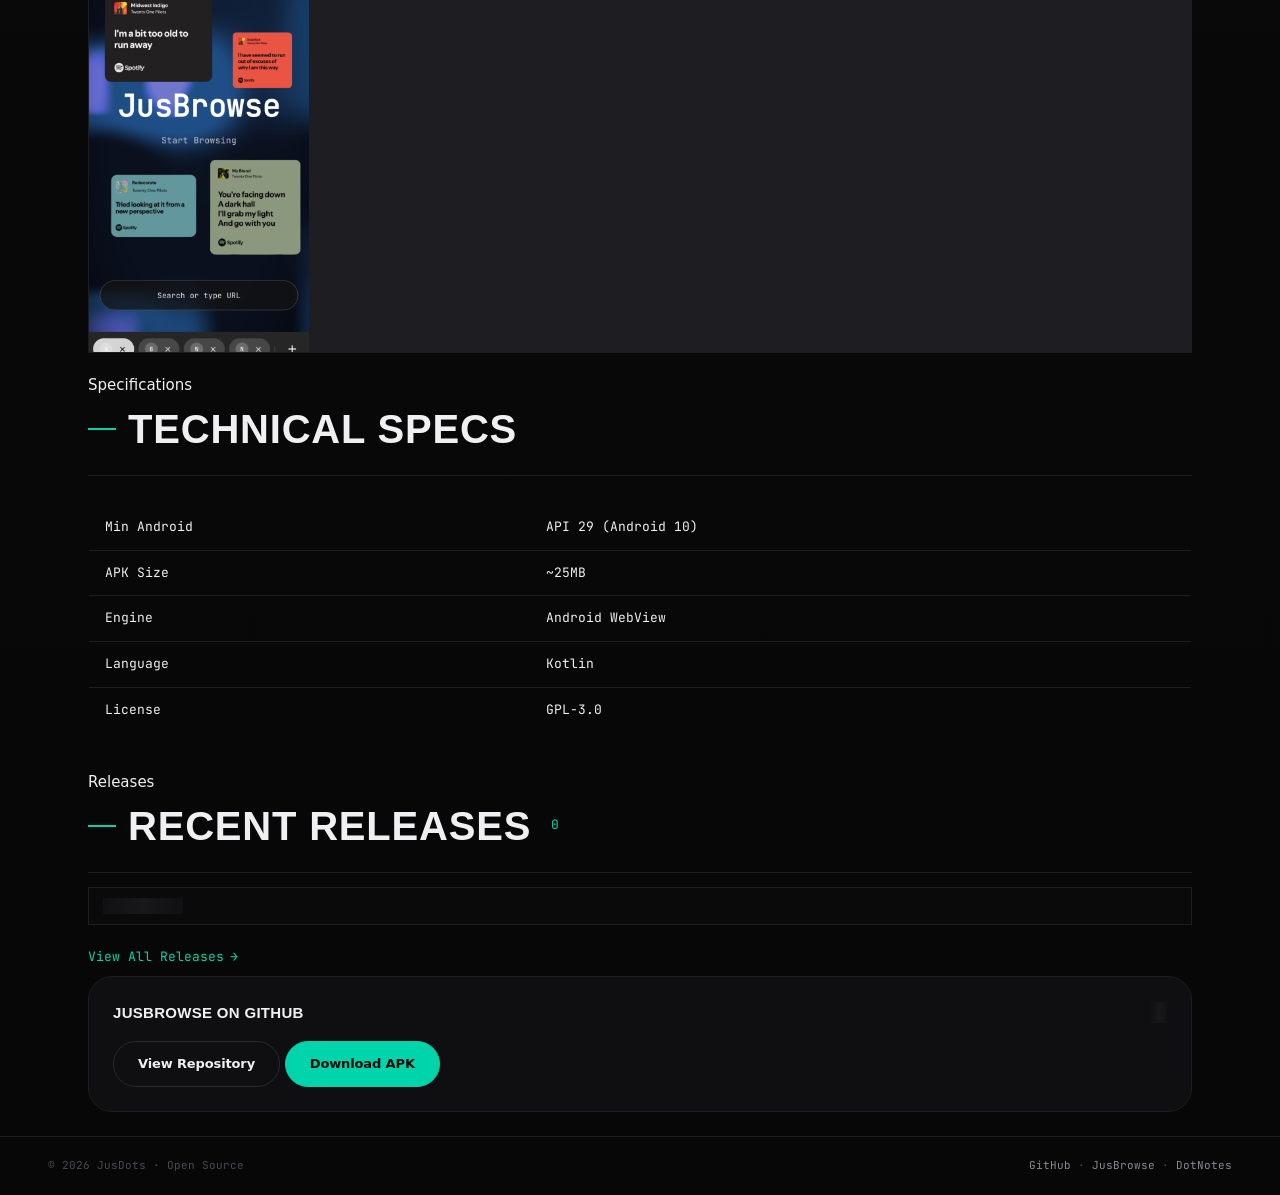
==== commit 6a97280a: "Update app stats and dedicated pages" ====
--- a/browse.html
+++ b/browse.html
@@ -4,16 +4,16 @@
 <head>
   <meta charset="UTF-8" />
   <meta name="viewport" content="width=device-width,initial-scale=1" />
-  <title>JusBrowse | Privacy-First Browser - JusDots</title>
+  <title>JusBrowse | GeckoView Browser - JusDots</title>
   <meta name="description"
-    content="JusBrowse - Privacy-first Android browser with fingerprint protection, tracker blocking, and minimal memory footprint." />
+    content="JusBrowse - Privacy-first Android browser built on GeckoView with fingerprint protection and tracker blocking." />
   <meta name="author" content="JusDots" />
   <meta name="theme-color" content="#ffffff" />
 
   <meta property="og:type" content="website" />
   <meta property="og:url" content="https://shubh72010.github.io/JusDots-Dev/browse.html" />
-  <meta property="og:title" content="JusBrowse | Privacy-First Browser" />
-  <meta property="og:description" content="Privacy-first Android browser with advanced fingerprinting protection and tracker blocking." />
+  <meta property="og:title" content="JusBrowse | GeckoView Browser" />
+  <meta property="og:description" content="Privacy-first Android browser built on GeckoView with advanced fingerprinting protection and tracker blocking." />
 
   <link rel="preconnect" href="https://fonts.googleapis.com">
   <link rel="preconnect" href="https://fonts.gstatic.com" crossorigin>
@@ -62,10 +62,10 @@
         <img src="JusBrowse.png" alt="JusBrowse" class="hero-logo" onerror="this.style.display='none'">
         <div class="htag">Browser</div>
         <h1>Browse without<br/><span>being watched</span></h1>
-        <p>A hardened Android browser with advanced fingerprinting protection, tracker blocking, and a tiny memory footprint. Your business is yours alone.</p>
+        <p>A hardened Android browser built on GeckoView with advanced fingerprinting protection, tracker blocking, and a focused footprint. Your business is yours alone.</p>
         <div class="hbtns">
-          <a class="btn bp" href="https://github.com/shubh72010/JusBrowse/releases" target="_blank">Download APK</a>
-          <a class="btn bs" href="https://github.com/shubh72010/JusBrowse" target="_blank">
+          <a class="btn bp" href="https://github.com/shubh72010/JusBrowse-GeckoView/releases" target="_blank">Download APK</a>
+          <a class="btn bs" href="https://github.com/shubh72010/JusBrowse-GeckoView" target="_blank">
             GitHub
             <svg class="arrow" width="16" height="16" fill="none" stroke="currentColor" stroke-width="2" viewBox="0 0 24 24"><path d="M5 12h14M12 5l7 7-7 7"/></svg>
           </a>
@@ -152,8 +152,8 @@
           <h3>JusBrowse on GitHub</h3>
           <span class="github-stars skeleton" id="stars-widget-browse">--</span>
         </div>
-        <a class="btn bs" href="https://github.com/shubh72010/JusBrowse" target="_blank">View Repository</a>
-        <a class="btn bp" id="download-widget-browse" href="https://github.com/shubh72010/JusBrowse/releases" target="_blank">Download APK</a>
+        <a class="btn bs" href="https://github.com/shubh72010/JusBrowse-GeckoView" target="_blank">View Repository</a>
+        <a class="btn bp" id="download-widget-browse" href="https://github.com/shubh72010/JusBrowse-GeckoView/releases" target="_blank">Download APK</a>
       </div>
     </main>
   </div>
@@ -161,7 +161,7 @@
   <footer role="contentinfo">
     <span>&copy; 2026 JusDots &middot; Open Source</span>
     <span><a href="https://github.com/shubh72010" target="_blank">GitHub</a> &middot;
-      <a href="https://github.com/shubh72010/JusBrowse/releases" target="_blank">JusBrowse</a> &middot;
+      <a href="https://github.com/shubh72010/JusBrowse-GeckoView/releases" target="_blank">JusBrowse</a> &middot;
       <a href="https://github.com/shubh72010/DotNotes" target="_blank">DotNotes</a></span>
   </footer>
 
--- a/css/styles.css
+++ b/css/styles.css
@@ -8,11 +8,13 @@
   --bg: #0a0a0b;
   --bg-raised: #111113;
   --bg-surface: #18181b;
+  --bg-elevated: #202026;
   --border: #1e1e22;
   --border-strong: #2a2a2f;
   --ac: #00d4aa;
   --ac-dim: rgba(0, 212, 170, 0.08);
   --ac-mid: rgba(0, 212, 170, 0.18);
+  --ac-strong: rgba(0, 212, 170, 0.3);
   --ink: #f0f0f2;
   --ink-2: #8a8a95;
   --ink-3: #4a4a55;
@@ -39,16 +41,19 @@
 }
 
 *, *::before, *::after { box-sizing: border-box; margin: 0; padding: 0; }
-html { scroll-behavior: smooth; }
+html { scroll-behavior: smooth; overflow-x: clip; }
 body {
-  background: var(--bg);
+  background:
+    radial-gradient(circle at top left, rgba(0, 212, 170, 0.12), transparent 28%),
+    radial-gradient(circle at top right, rgba(52, 211, 153, 0.07), transparent 20%),
+    linear-gradient(180deg, #0b0b0d 0%, #09090a 42%, #070708 100%);
   color: var(--ink);
   font-family: var(--font-body);
   font-size: var(--text-base);
   min-height: 100dvh;
   line-height: 1.6;
   -webkit-font-smoothing: antialiased;
-  overflow-x: hidden;
+  overflow-x: clip;
 }
 a { color: inherit; text-decoration: none; }
 img { display: block; max-width: 100%; }
@@ -73,10 +78,11 @@
   position: fixed;
   top: 0; left: 0; right: 0;
   height: var(--nh);
-  background: rgba(10, 10, 11, 0.92);
+  background: rgba(10, 10, 11, 0.82);
   backdrop-filter: blur(12px);
   -webkit-backdrop-filter: blur(12px);
   border-bottom: 1px solid var(--border);
+  box-shadow: 0 10px 30px rgba(0, 0, 0, 0.18);
   display: flex;
   align-items: center;
   padding: 0 clamp(20px, 4vw, 48px);
@@ -122,6 +128,7 @@
   background: var(--bg-raised); border: 1px solid var(--border);
   color: var(--ink); font-size: var(--text-sm); font-family: var(--font-mono);
   transition: border-color 0.2s;
+  border-radius: 999px;
 }
 .nav-search input:focus { outline: none; border-color: var(--ac); }
 .nav-search input::placeholder { color: var(--ink-3); }
@@ -169,8 +176,10 @@
 .nav-dropdown:hover .nav-dropdown-toggle::after { transform: scaleX(1); }
 .nav-dropdown-menu {
   position: absolute; top: calc(100% + 6px); left: 0;
-  background: var(--bg-surface); border: 1px solid var(--border);
-  padding: 4px; min-width: 160px; display: none; z-index: 1000;
+  background: rgba(17, 17, 19, 0.96); border: 1px solid var(--border);
+  padding: 6px; min-width: 180px; display: none; z-index: 1000;
+  border-radius: 16px;
+  box-shadow: 0 24px 50px rgba(0, 0, 0, 0.35);
 }
 .nav-dropdown:hover .nav-dropdown-menu { display: block; }
 .nav-dropdown-menu a {
@@ -185,13 +194,23 @@
 .page { display: none; }
 .page.active { display: block; }
 
+.page.active {
+  animation: page-fade 320ms ease-out;
+}
+
+@keyframes page-fade {
+  from { opacity: 0.4; transform: translateY(8px); }
+  to { opacity: 1; transform: translateY(0); }
+}
+
 /* SEARCH */
 .search-box { margin-bottom: 40px; position: relative; }
 .search-box input {
   width: 100%; padding: 12px 16px 12px 40px;
-  background: var(--bg-raised); border: 1px solid var(--border); border-radius: 0;
+  background: rgba(17, 17, 19, 0.92); border: 1px solid var(--border); border-radius: 18px;
   color: var(--ink); font-size: var(--text-base); font-family: var(--font-mono);
   transition: border-color 0.2s;
+  box-shadow: inset 0 1px 0 rgba(255, 255, 255, 0.02);
 }
 .search-box input:focus { outline: none; border-color: var(--ac); }
 .search-box input::placeholder { color: var(--ink-3); }
@@ -207,8 +226,10 @@
 }
 .search-results {
   position: absolute; top: calc(100% + 4px); left: 0; right: 0;
-  background: var(--bg-surface); border: 1px solid var(--border);
+  background: rgba(17, 17, 19, 0.98); border: 1px solid var(--border);
   max-height: 300px; overflow-y: auto; display: none; z-index: 100;
+  border-radius: 16px;
+  box-shadow: 0 24px 60px rgba(0, 0, 0, 0.4);
 }
 .search-results.active { display: block; }
 .search-result { padding: 10px 14px; cursor: pointer; transition: background 0.1s; border-bottom: 1px solid var(--border); }
@@ -222,6 +243,27 @@
 
 /* HERO */
 .hero { padding: clamp(60px, 12vh, 120px) 0 clamp(40px, 8vh, 80px); position: relative; }
+.hero::before {
+  content: '';
+  position: absolute;
+  inset: 24px -24px auto auto;
+  width: clamp(220px, 28vw, 360px);
+  height: clamp(220px, 28vw, 360px);
+  background: radial-gradient(circle, rgba(0, 212, 170, 0.15), transparent 68%);
+  filter: blur(8px);
+  pointer-events: none;
+  z-index: -1;
+}
+.hero::after {
+  content: '';
+  position: absolute;
+  left: -4px;
+  bottom: clamp(12px, 4vw, 24px);
+  width: 120px;
+  height: 1px;
+  background: linear-gradient(90deg, var(--ac), transparent);
+  opacity: 0.55;
+}
 .htag {
   display: inline-flex; align-items: center; gap: 8px;
   font-family: var(--font-mono); font-size: var(--text-xs); font-weight: 500;
@@ -240,7 +282,7 @@
 
 /* BUTTONS */
 .btn {
-  padding: 12px 24px; border-radius: 0; font-size: var(--text-sm); font-weight: 600;
+  padding: 12px 24px; border-radius: 999px; font-size: var(--text-sm); font-weight: 600;
   font-family: var(--font-body); cursor: pointer; border: 1px solid transparent;
   transition: all 0.2s cubic-bezier(0.16, 1, 0.3, 1);
   display: inline-flex; align-items: center; gap: 8px; letter-spacing: -0.01em;
@@ -248,30 +290,61 @@
 .btn:active { transform: translate(1px, 1px); }
 .btn:focus-visible { outline: 2px solid var(--ac); outline-offset: 2px; }
 .bp { background: var(--ac); color: var(--bg); border-color: var(--ac); }
-.bp:hover { background: #00e6b8; border-color: #00e6b8; }
+.bp:hover { background: #15e5bc; border-color: #15e5bc; box-shadow: 0 10px 24px rgba(0, 212, 170, 0.18); }
 .bs { background: transparent; color: var(--ink); border-color: var(--border-strong); }
-.bs:hover { border-color: var(--ink-3); }
+.bs:hover { border-color: var(--ink-2); background: rgba(255, 255, 255, 0.02); }
 .br { background: var(--ac-dim); color: var(--ac); border-color: var(--ac-mid); }
-.br:hover { background: var(--ac-mid); }
+.br:hover { background: var(--ac-mid); box-shadow: 0 10px 24px rgba(0, 212, 170, 0.1); }
 
 /* SECTION TITLE */
 .stitle {
   font-family: var(--font-display);
   font-size: clamp(28px, 4vw, var(--text-3xl));
   font-weight: 600; text-transform: uppercase; letter-spacing: 0.02em;
-  margin-bottom: 32px; padding-bottom: 16px; border-bottom: 1px solid var(--border);
+  margin-bottom: 28px; padding-bottom: 14px; border-bottom: 1px solid var(--border);
+  display: flex; align-items: center; gap: 12px;
+}
+.stitle::before {
+  content: '';
+  width: 28px;
+  height: 2px;
+  background: var(--ac);
+  flex: 0 0 auto;
 }
 .stitle span { color: var(--ac); }
 
 /* APP CARDS */
-.app-grid { display: grid; grid-template-columns: repeat(3, 1fr); gap: 1px; margin-bottom: 72px; background: var(--border); border: 1px solid var(--border); }
-.app-card { background: var(--bg); padding: 36px 28px; position: relative; transition: background 0.2s; }
-.app-card:hover { background: var(--bg-raised); }
-.app-icon { width: 48px; height: 48px; display: flex; align-items: center; justify-content: center; margin-bottom: 20px; border: 1px solid var(--border); }
+.app-grid { display: grid; grid-template-columns: repeat(3, minmax(0, 1fr)); gap: 16px; margin-bottom: 72px; }
+.app-card {
+  background: linear-gradient(180deg, rgba(17, 17, 19, 0.96), rgba(12, 12, 14, 0.98));
+  padding: 34px 28px;
+  position: relative;
+  transition: transform 0.22s cubic-bezier(0.16, 1, 0.3, 1), border-color 0.22s, box-shadow 0.22s;
+  border: 1px solid var(--border);
+  border-radius: 24px;
+  box-shadow: 0 10px 30px rgba(0, 0, 0, 0.18);
+  overflow: hidden;
+}
+.app-card::after {
+  content: '';
+  position: absolute;
+  inset: auto -20% -35% auto;
+  width: 180px;
+  height: 180px;
+  border-radius: 50%;
+  background: radial-gradient(circle, rgba(0, 212, 170, 0.08), transparent 70%);
+  pointer-events: none;
+}
+.app-card:hover {
+  transform: translateY(-4px);
+  border-color: var(--border-strong);
+  box-shadow: 0 16px 42px rgba(0, 0, 0, 0.28);
+}
+.app-icon { width: 48px; height: 48px; display: flex; align-items: center; justify-content: center; margin-bottom: 20px; border: 1px solid var(--border); border-radius: 14px; }
 .app-icon.browse { background: rgba(0, 212, 170, 0.06); }
 .app-icon.chat { background: rgba(52, 211, 153, 0.06); }
 .app-icon.notes { background: rgba(251, 191, 36, 0.06); }
-.app-icon-img { width: 48px; height: 48px; border-radius: 6px; object-fit: contain; margin-bottom: 20px; border: 1px solid var(--border); }
+.app-icon-img { width: 48px; height: 48px; border-radius: 14px; object-fit: contain; margin-bottom: 20px; border: 1px solid var(--border); }
 .app-card h3 { font-family: var(--font-display); font-size: var(--text-xl); font-weight: 600; text-transform: uppercase; letter-spacing: 0.02em; margin-bottom: 8px; }
 .app-card .tag { display: inline-block; padding: 3px 10px; font-size: 10px; font-weight: 600; font-family: var(--font-mono); margin-bottom: 16px; letter-spacing: 0.05em; text-transform: uppercase; }
 .app-card .tag.privacy { color: var(--browse); border: 1px solid rgba(0, 212, 170, 0.3); }
@@ -286,10 +359,60 @@
 .app-card .actions { display: flex; gap: 8px; }
 .app-card .actions .btn { padding: 8px 16px; font-size: var(--text-xs); }
 
+.page-metrics {
+  display: grid;
+  grid-template-columns: repeat(3, minmax(0, 1fr));
+  gap: 14px;
+  margin-bottom: 24px;
+}
+.page-metric {
+  background: linear-gradient(180deg, rgba(17, 17, 19, 0.96), rgba(12, 12, 14, 0.98));
+  border: 1px solid var(--border);
+  border-radius: 22px;
+  padding: 18px 18px 16px;
+  box-shadow: 0 12px 30px rgba(0, 0, 0, 0.16);
+}
+.page-metric .stat-n {
+  font-size: clamp(24px, 2vw, 30px);
+  line-height: 1;
+}
+.page-metric .stat-l {
+  margin-top: 8px;
+  font-size: 10px;
+  letter-spacing: 0.18em;
+}
+.page-metric.kicker {
+  grid-column: 1 / -1;
+  display: flex;
+  align-items: center;
+  justify-content: space-between;
+  gap: 12px;
+  padding: 14px 18px;
+  background: rgba(17, 17, 19, 0.78);
+}
+.page-metric.kicker .stat-l {
+  margin-top: 0;
+}
+.page-metric.kicker .metric-note {
+  color: var(--ink-2);
+  font-family: var(--font-mono);
+  font-size: 10px;
+  text-transform: uppercase;
+  letter-spacing: 0.14em;
+}
+
 /* BENTO */
-.bento { display: grid; grid-template-columns: repeat(3, 1fr); gap: 1px; margin-bottom: 72px; background: var(--border); border: 1px solid var(--border); }
-.bento-cell { background: var(--bg); padding: 36px 28px; position: relative; transition: background 0.2s; }
-.bento-cell:hover { background: var(--bg-raised); }
+.bento { display: grid; grid-template-columns: repeat(3, minmax(0, 1fr)); gap: 16px; margin-bottom: 72px; }
+.bento-cell {
+  background: rgba(17, 17, 19, 0.9);
+  padding: 34px 28px;
+  position: relative;
+  transition: transform 0.22s cubic-bezier(0.16, 1, 0.3, 1), border-color 0.22s;
+  border: 1px solid var(--border);
+  border-radius: 24px;
+  overflow: hidden;
+}
+.bento-cell:hover { transform: translateY(-3px); border-color: var(--border-strong); }
 .bento-cell.featured { grid-column: span 2; }
 .bento-icon { width: 40px; height: 40px; display: flex; align-items: center; justify-content: center; margin-bottom: 18px; }
 .bento-icon svg { width: 22px; height: 22px; stroke: currentColor; fill: none; stroke-width: 1.5; stroke-linecap: round; stroke-linejoin: round; }
@@ -302,24 +425,30 @@
 .bento-cell p { color: var(--ink-2); font-size: var(--text-sm); line-height: 1.7; }
 
 /* FEATURES */
-.features { display: grid; grid-template-columns: repeat(3, 1fr); gap: 1px; margin-bottom: 72px; background: var(--border); border: 1px solid var(--border); }
-.feat { background: var(--bg); padding: 32px 24px; transition: background 0.2s; }
-.feat:hover { background: var(--bg-raised); }
+.features { display: grid; grid-template-columns: repeat(3, minmax(0, 1fr)); gap: 16px; margin-bottom: 72px; }
+.feat {
+  background: rgba(17, 17, 19, 0.9);
+  padding: 32px 24px;
+  transition: transform 0.22s cubic-bezier(0.16, 1, 0.3, 1), border-color 0.22s;
+  border: 1px solid var(--border);
+  border-radius: 20px;
+}
+.feat:hover { transform: translateY(-3px); border-color: var(--border-strong); }
 .feat-i { display: block; font-size: 24px; margin-bottom: 16px; color: var(--ac); }
 .feat h3 { font-family: var(--font-display); font-size: var(--text-base); font-weight: 600; text-transform: uppercase; letter-spacing: 0.02em; margin-bottom: 8px; }
 .feat p { color: var(--ink-2); font-size: var(--text-sm); line-height: 1.6; }
 
 /* CTA */
 .cta-section { margin-top: 16px; }
-.cta-card { border: 1px solid var(--border); padding: 48px 40px; display: flex; justify-content: space-between; align-items: center; gap: 32px; background: var(--bg-raised); }
+.cta-card { border: 1px solid var(--border); padding: 48px 40px; display: flex; justify-content: space-between; align-items: center; gap: 32px; background: linear-gradient(180deg, rgba(17, 17, 19, 0.96), rgba(12, 12, 14, 0.96)); border-radius: 28px; box-shadow: 0 18px 45px rgba(0, 0, 0, 0.24); }
 .cta-content { flex: 1; max-width: 480px; }
 .cta-content h3 { font-family: var(--font-display); font-size: var(--text-2xl); font-weight: 600; text-transform: uppercase; letter-spacing: 0.02em; margin-bottom: 10px; }
 .cta-content p { color: var(--ink-2); font-size: var(--text-base); line-height: 1.7; }
 .cta-actions { display: flex; gap: 12px; flex-shrink: 0; }
 
 /* DOCS */
-.docs-grid { display: grid; grid-template-columns: repeat(2, 1fr); gap: 1px; margin-bottom: 32px; background: var(--border); border: 1px solid var(--border); }
-.docs-card { background: var(--bg); padding: 24px; }
+.docs-grid { display: grid; grid-template-columns: repeat(2, minmax(0, 1fr)); gap: 16px; margin-bottom: 32px; }
+.docs-card { background: rgba(17, 17, 19, 0.9); padding: 24px; border: 1px solid var(--border); border-radius: 20px; }
 .docs-card h3 { font-family: var(--font-display); font-size: var(--text-base); font-weight: 600; text-transform: uppercase; letter-spacing: 0.02em; margin-bottom: 8px; display: flex; align-items: center; gap: 8px; }
 .docs-card h3 span { font-size: 18px; }
 .docs-card p { color: var(--ink-2); font-size: var(--text-sm); line-height: 1.7; }
@@ -327,7 +456,7 @@
 
 /* TABLE */
 table { width: 100%; border-collapse: collapse; }
-.ct { width: 100%; border: 1px solid var(--border); margin-bottom: 24px; font-size: var(--text-sm); }
+.ct { width: 100%; border: 1px solid var(--border); margin-bottom: 24px; font-size: var(--text-sm); border-radius: 18px; overflow: hidden; }
 .ct th, .ct td { padding: 12px 16px; text-align: left; border-bottom: 1px solid var(--border); }
 .ct th { font-size: 10px; font-weight: 600; color: var(--ink-3); text-transform: uppercase; letter-spacing: 0.1em; font-family: var(--font-mono); background: var(--bg-raised); }
 .ct td { font-family: var(--font-mono); font-size: var(--text-sm); }
@@ -339,10 +468,10 @@
 .da { background: var(--ac); }
 
 /* RELEASES */
-.rlist { display: flex; flex-direction: column; gap: 1px; background: var(--border); border: 1px solid var(--border); }
-.rc { background: var(--bg); overflow: hidden; }
-.rh { display: flex; align-items: center; padding: 14px 18px; cursor: pointer; justify-content: space-between; gap: 14px; transition: background 0.15s; }
-.rh:hover { background: var(--bg-raised); }
+.rlist { display: flex; flex-direction: column; gap: 12px; }
+.rc { background: rgba(17, 17, 19, 0.92); overflow: hidden; border: 1px solid var(--border); border-radius: 20px; box-shadow: 0 10px 30px rgba(0, 0, 0, 0.14); }
+.rh { display: flex; align-items: center; padding: 16px 18px; cursor: pointer; justify-content: space-between; gap: 14px; transition: background 0.15s; }
+.rh:hover { background: rgba(255, 255, 255, 0.02); }
 .rhl { display: flex; align-items: center; gap: 14px; flex: 1; min-width: 0; }
 .rv { background: var(--ac); color: var(--bg); padding: 3px 10px; font-size: 11px; font-weight: 600; font-family: var(--font-mono); white-space: nowrap; }
 .ri { flex: 1; min-width: 0; }
@@ -356,23 +485,23 @@
 .tbt { color: #fbbf24; border: 1px solid rgba(251, 191, 36, 0.3); }
 .chev { color: var(--ink-3); font-size: 14px; transition: transform 0.2s; }
 .rc.open .chev { transform: rotate(180deg); }
-.rb { padding: 0 18px 14px; border-top: 1px solid var(--border); display: none; }
+.rb { padding: 0 18px 14px; border-top: 1px solid var(--border); display: none; background: rgba(255, 255, 255, 0.01); }
 .rc.open .rb { display: block; }
 .rb ul { margin: 12px 0; padding-left: 20px; }
 .rb ul li { font-size: var(--text-sm); color: var(--ink-2); line-height: 1.8; }
 .rb ul li strong { color: var(--ink); }
 
-.filter-tabs { display: flex; gap: 0; margin-bottom: 20px; border: 1px solid var(--border); }
-.filter-tab { padding: 8px 16px; background: var(--bg); color: var(--ink-3); font-size: var(--text-sm); font-weight: 500; cursor: pointer; transition: all 0.15s; border-right: 1px solid var(--border); font-family: var(--font-mono); position: relative; }
+.filter-tabs { display: flex; gap: 8px; margin-bottom: 20px; flex-wrap: wrap; }
+.filter-tab { padding: 8px 16px; background: rgba(17, 17, 19, 0.92); color: var(--ink-3); font-size: var(--text-sm); font-weight: 500; cursor: pointer; transition: all 0.15s; border: 1px solid var(--border); border-radius: 999px; font-family: var(--font-mono); position: relative; }
 .filter-tab:last-child { border-right: none; }
-.filter-tab:hover { color: var(--ink-2); background: var(--bg-raised); }
-.filter-tab.active { color: var(--ink); background: var(--bg-raised); }
-.filter-tab.active::after { content: ''; position: absolute; bottom: 0; left: 0; right: 0; height: 2px; background: var(--ac); }
+.filter-tab:hover { color: var(--ink-2); background: rgba(255, 255, 255, 0.03); }
+.filter-tab.active { color: var(--bg); background: var(--ac); border-color: var(--ac); }
+.filter-tab.active::after { content: none; }
 .filter-tab .count { color: var(--ink-3); margin-left: 4px; font-size: 11px; }
 .filter-tab.active .count { color: var(--ac); }
 
 .release-search-wrap { position: relative; margin-bottom: 16px; }
-.release-search { width: 100%; padding: 10px 16px 10px 36px; background: transparent; border: 1px solid var(--border); border-radius: 0; color: var(--ink); font-size: var(--text-sm); font-family: var(--font-mono); transition: border-color 0.2s; }
+.release-search { width: 100%; padding: 10px 16px 10px 36px; background: rgba(17, 17, 19, 0.92); border: 1px solid var(--border); border-radius: 16px; color: var(--ink); font-size: var(--text-sm); font-family: var(--font-mono); transition: border-color 0.2s; }
 .release-search:focus { outline: none; border-color: var(--ac); }
 .release-search::placeholder { color: var(--ink-3); }
 .release-search-wrap::before {
@@ -382,11 +511,11 @@
 }
 
 .sort-wrap { display: flex; justify-content: flex-end; margin-bottom: 16px; }
-.sort-select { background: var(--bg); border: 1px solid var(--border); border-radius: 0; padding: 6px 12px; color: var(--ink); font-size: var(--text-xs); font-family: var(--font-mono); cursor: pointer; }
+.sort-select { background: rgba(17, 17, 19, 0.92); border: 1px solid var(--border); border-radius: 999px; padding: 8px 14px; color: var(--ink); font-size: var(--text-xs); font-family: var(--font-mono); cursor: pointer; }
 .sort-select:focus { outline: none; border-color: var(--ac); }
 
 .release-actions { display: flex; gap: 8px; margin-top: 14px; padding-top: 14px; border-top: 1px solid var(--border); flex-wrap: wrap; }
-.release-action { display: inline-flex; align-items: center; gap: 6px; padding: 6px 12px; background: transparent; border: 1px solid var(--border); color: var(--ink); font-size: var(--text-xs); font-family: var(--font-mono); transition: all 0.15s; text-decoration: none; }
+.release-action { display: inline-flex; align-items: center; gap: 6px; padding: 7px 12px; background: transparent; border: 1px solid var(--border); color: var(--ink); font-size: var(--text-xs); font-family: var(--font-mono); transition: all 0.15s; text-decoration: none; border-radius: 999px; }
 .release-action:hover { border-color: var(--ink-3); }
 .release-action.download { background: var(--ac); color: var(--bg); border-color: var(--ac); }
 .release-action.download:hover { background: #00e6b8; border-color: #00e6b8; }
@@ -421,7 +550,7 @@
 .view-all:hover { gap: 10px; }
 .view-all::after { content: '\2192'; transition: gap 0.2s; }
 
-.github-widget { border: 1px solid var(--border); padding: 24px; margin-bottom: 24px; }
+.github-widget { border: 1px solid var(--border); padding: 24px; margin-bottom: 24px; background: rgba(17, 17, 19, 0.88); border-radius: 24px; }
 .github-widget-header { display: flex; align-items: center; justify-content: space-between; margin-bottom: 16px; }
 .github-widget-header h3 { font-family: var(--font-display); font-size: var(--text-base); font-weight: 600; text-transform: uppercase; letter-spacing: 0.02em; }
 .github-stars { display: flex; align-items: center; gap: 6px; color: #fbbf24; font-size: var(--text-sm); font-weight: 600; font-family: var(--font-mono); }
@@ -431,8 +560,8 @@
 .screenshot-item { flex: 0 0 220px; scroll-snap-align: start; overflow: hidden; background: var(--bg); cursor: zoom-in; aspect-ratio: 9/19; }
 .screenshot-item img { width: 100%; height: 100%; object-fit: cover; }
 
-.mobile-search { display: none; padding: 8px 16px; background: var(--bg); border-bottom: 1px solid var(--border); position: relative; }
-.mobile-search input { width: 100%; padding: 8px 12px 8px 32px; background: transparent; border: 1px solid var(--border); border-radius: 0; color: var(--ink); font-size: var(--text-sm); font-family: var(--font-mono); }
+.mobile-search { display: none; padding: 10px 16px; background: rgba(10, 10, 11, 0.96); border-bottom: 1px solid var(--border); position: relative; }
+.mobile-search input { width: 100%; padding: 10px 12px 10px 32px; background: rgba(17, 17, 19, 0.92); border: 1px solid var(--border); border-radius: 999px; color: var(--ink); font-size: var(--text-sm); font-family: var(--font-mono); }
 .mobile-search input:focus { outline: none; border-color: var(--ac); }
 .mobile-search::before {
   content: ''; position: absolute; left: 26px; top: 50%; transform: translateY(-50%);
@@ -473,16 +602,16 @@
 
 /* RESPONSIVE */
 @media (max-width: 1024px) {
-  .features { grid-template-columns: repeat(2, 1fr); }
-  .app-grid { grid-template-columns: 1fr 1fr; }
-  .bento { grid-template-columns: repeat(2, 1fr); }
+  .features { grid-template-columns: repeat(2, minmax(0, 1fr)); }
+  .app-grid { grid-template-columns: repeat(2, minmax(0, 1fr)); }
+  .bento { grid-template-columns: repeat(2, minmax(0, 1fr)); }
   .bento-cell.featured { grid-column: span 2; }
   main { padding: 0 clamp(20px, 3vw, 36px); }
 }
 @media (max-width: 768px) {
   nav { padding: 0 16px; gap: 8px; }
   .nav-toggle { display: flex; }
-  .nav-links { position: fixed; top: var(--nh); left: 0; right: 0; background: var(--bg); flex-direction: column; padding: 12px 16px; gap: 0; transform: translateY(-100%); opacity: 0; transition: all 0.25s cubic-bezier(0.16, 1, 0.3, 1); pointer-events: none; border-bottom: 1px solid var(--border); }
+  .nav-links { position: fixed; top: var(--nh); left: 0; right: 0; background: rgba(10, 10, 11, 0.98); flex-direction: column; padding: 12px 16px; gap: 0; transform: translateY(-100%); opacity: 0; transition: all 0.25s cubic-bezier(0.16, 1, 0.3, 1); pointer-events: none; border-bottom: 1px solid var(--border); }
   .nav-links.active { transform: translateY(0); opacity: 1; pointer-events: all; }
   .logo-tx { display: none; }
   .nav-search { display: none; }
@@ -496,7 +625,9 @@
   .cta-card { flex-direction: column; text-align: left; padding: 32px 24px; gap: 20px; }
   .cta-actions { flex-wrap: wrap; width: 100%; }
   .cta-actions .btn { flex: 1; min-width: 130px; justify-content: center; }
-  .filter-tabs { overflow-x: auto; flex-wrap: nowrap; }
+  .page-metrics { grid-template-columns: 1fr; }
+  .page-metric.kicker { flex-direction: column; align-items: flex-start; }
+  .filter-tabs { overflow-x: auto; flex-wrap: nowrap; padding-bottom: 4px; }
   .filter-tab { white-space: nowrap; }
   footer { padding: 12px 16px; flex-direction: column; gap: 4px; text-align: center; }
 }
@@ -519,4 +650,6 @@
   .rc .rb { padding: 0 12px 10px; }
   .hbtns { flex-direction: column; gap: 8px; }
   .hbtns .btn { width: 100%; justify-content: center; }
-}
+  .cta-actions .btn { width: 100%; }
+  .page-metrics { gap: 10px; }
+}
